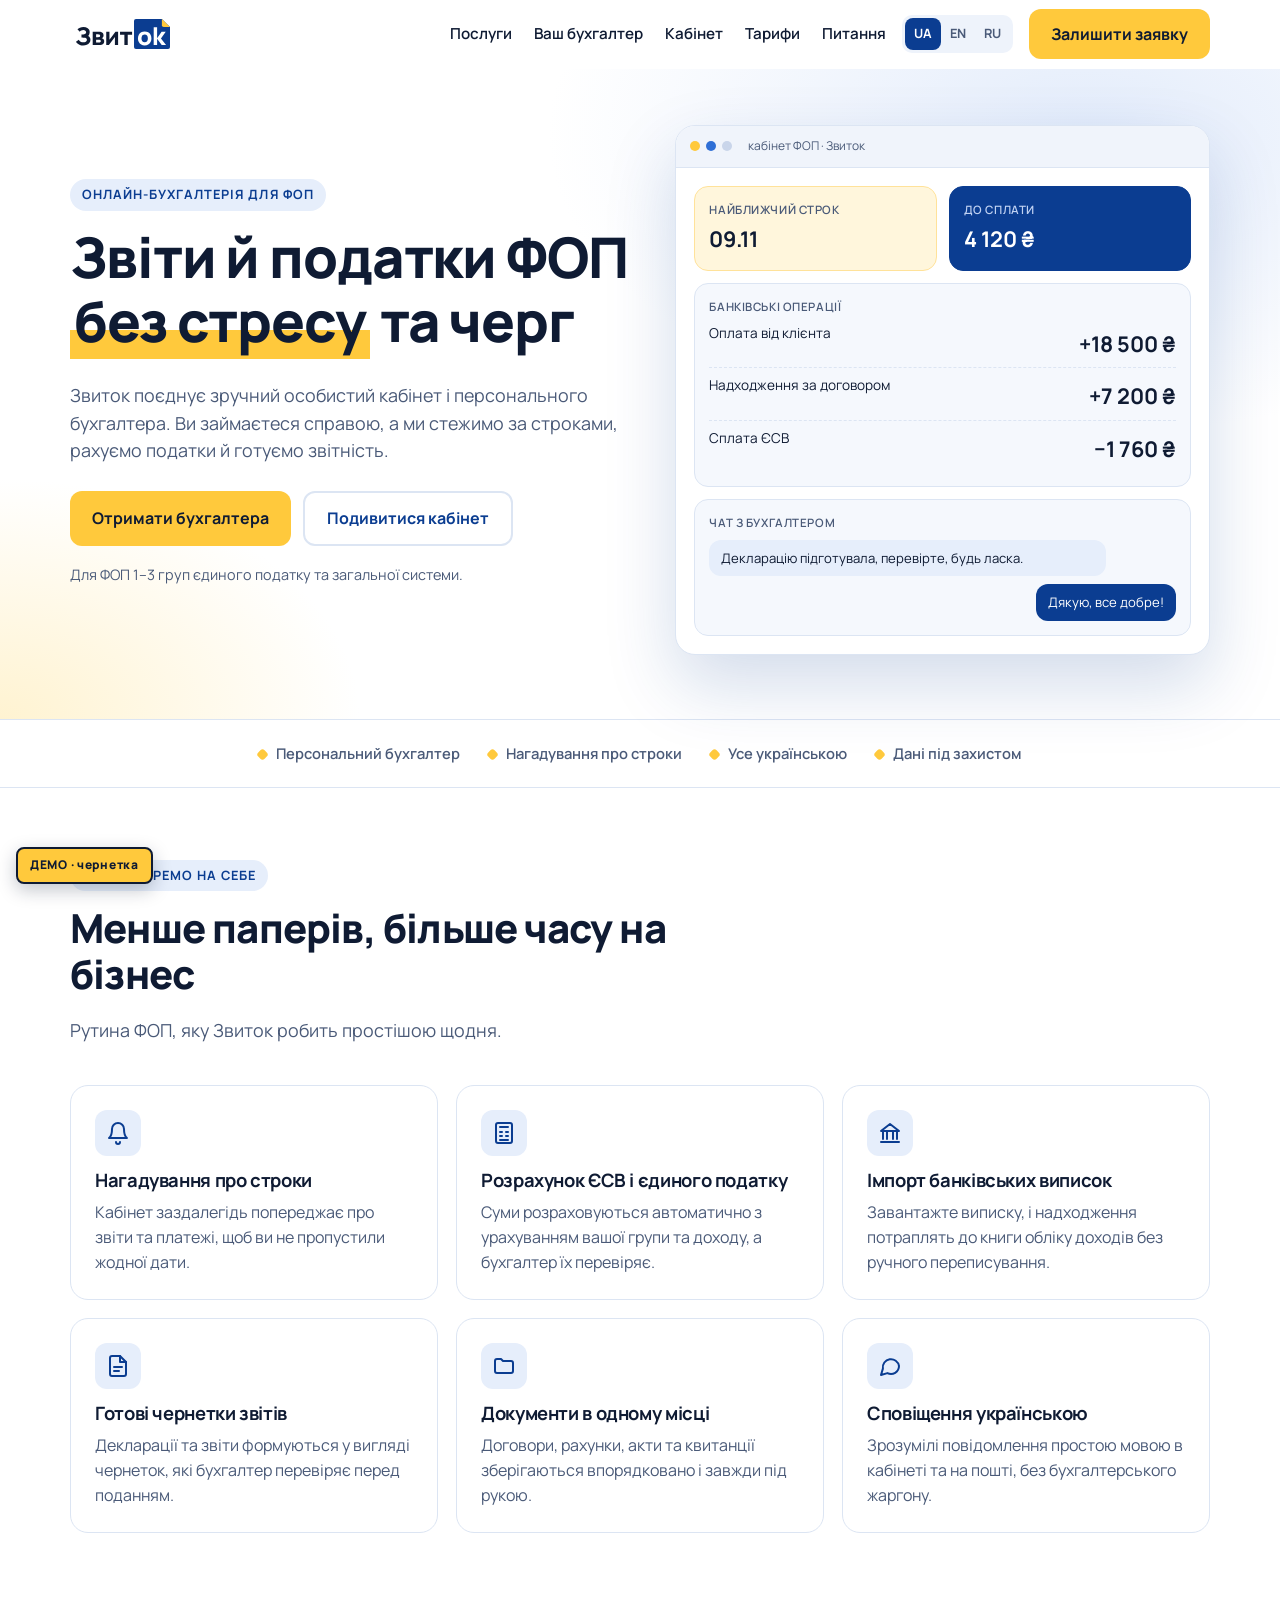
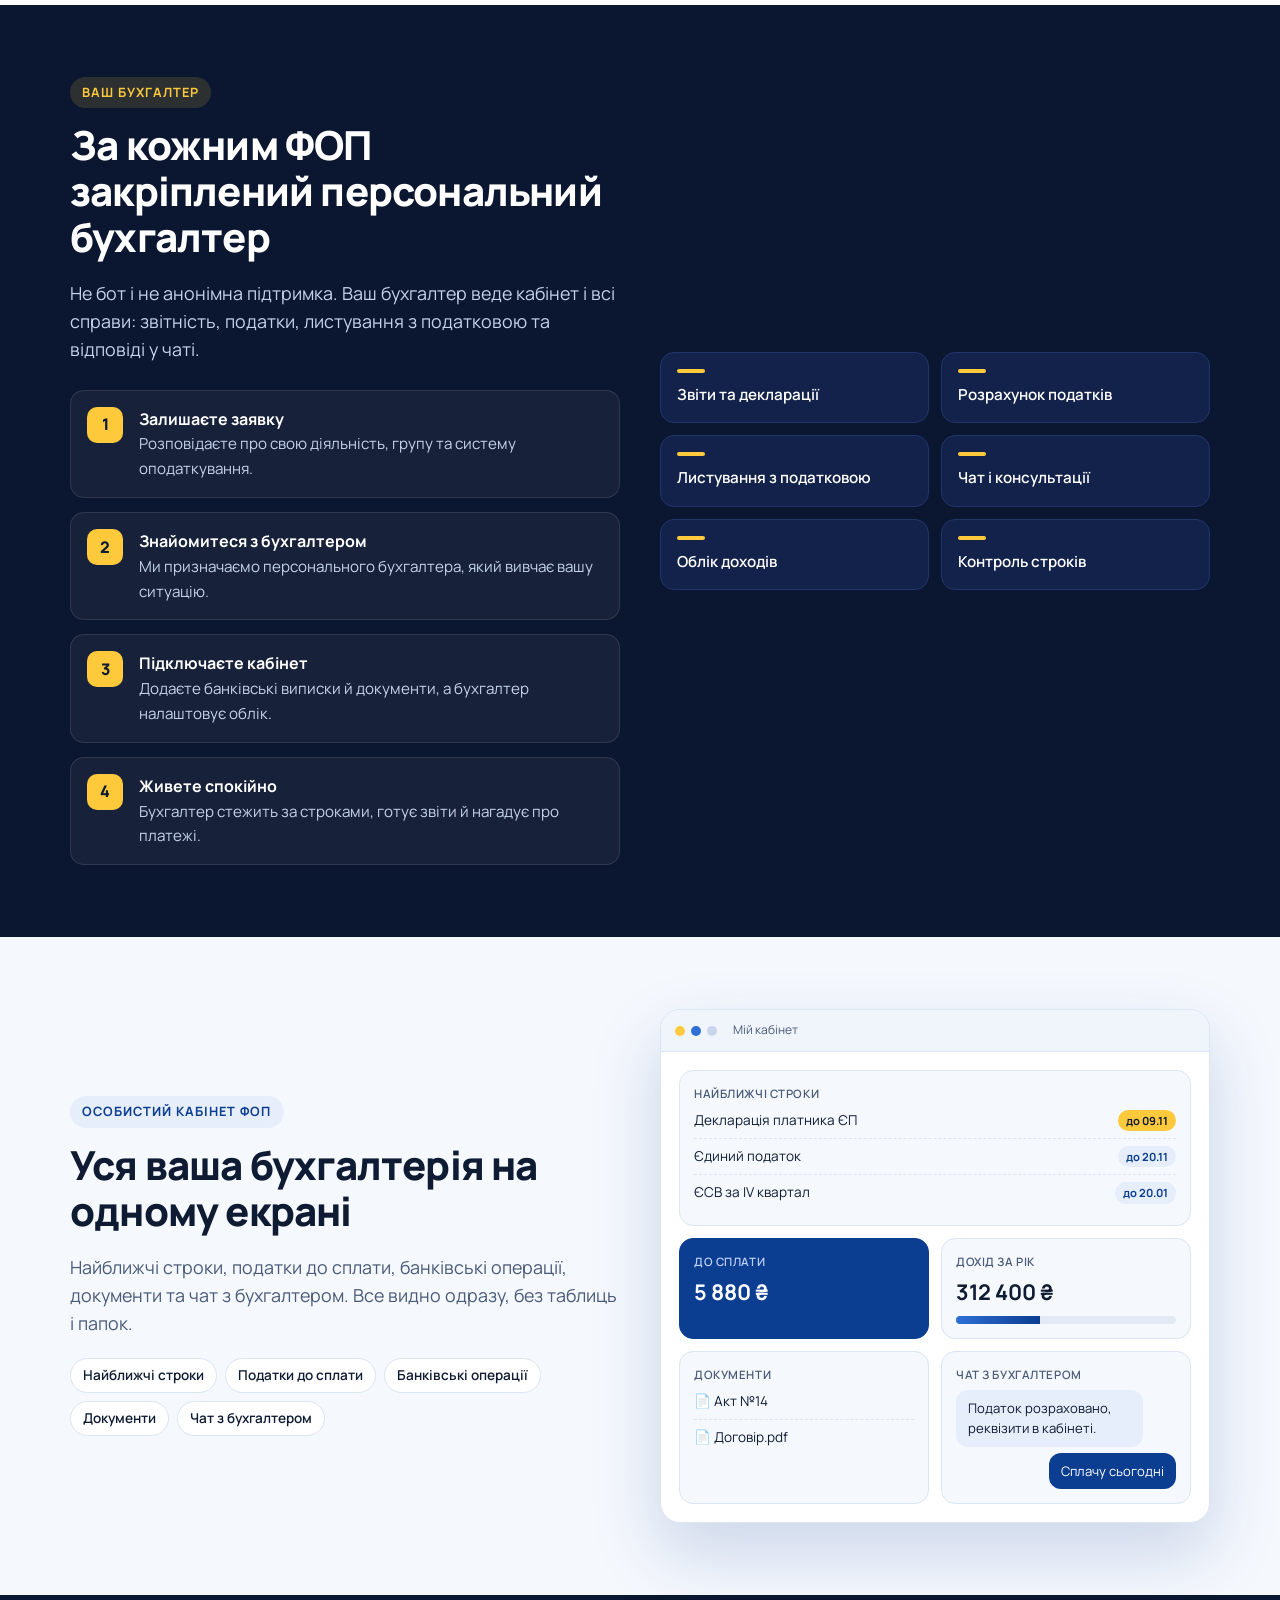
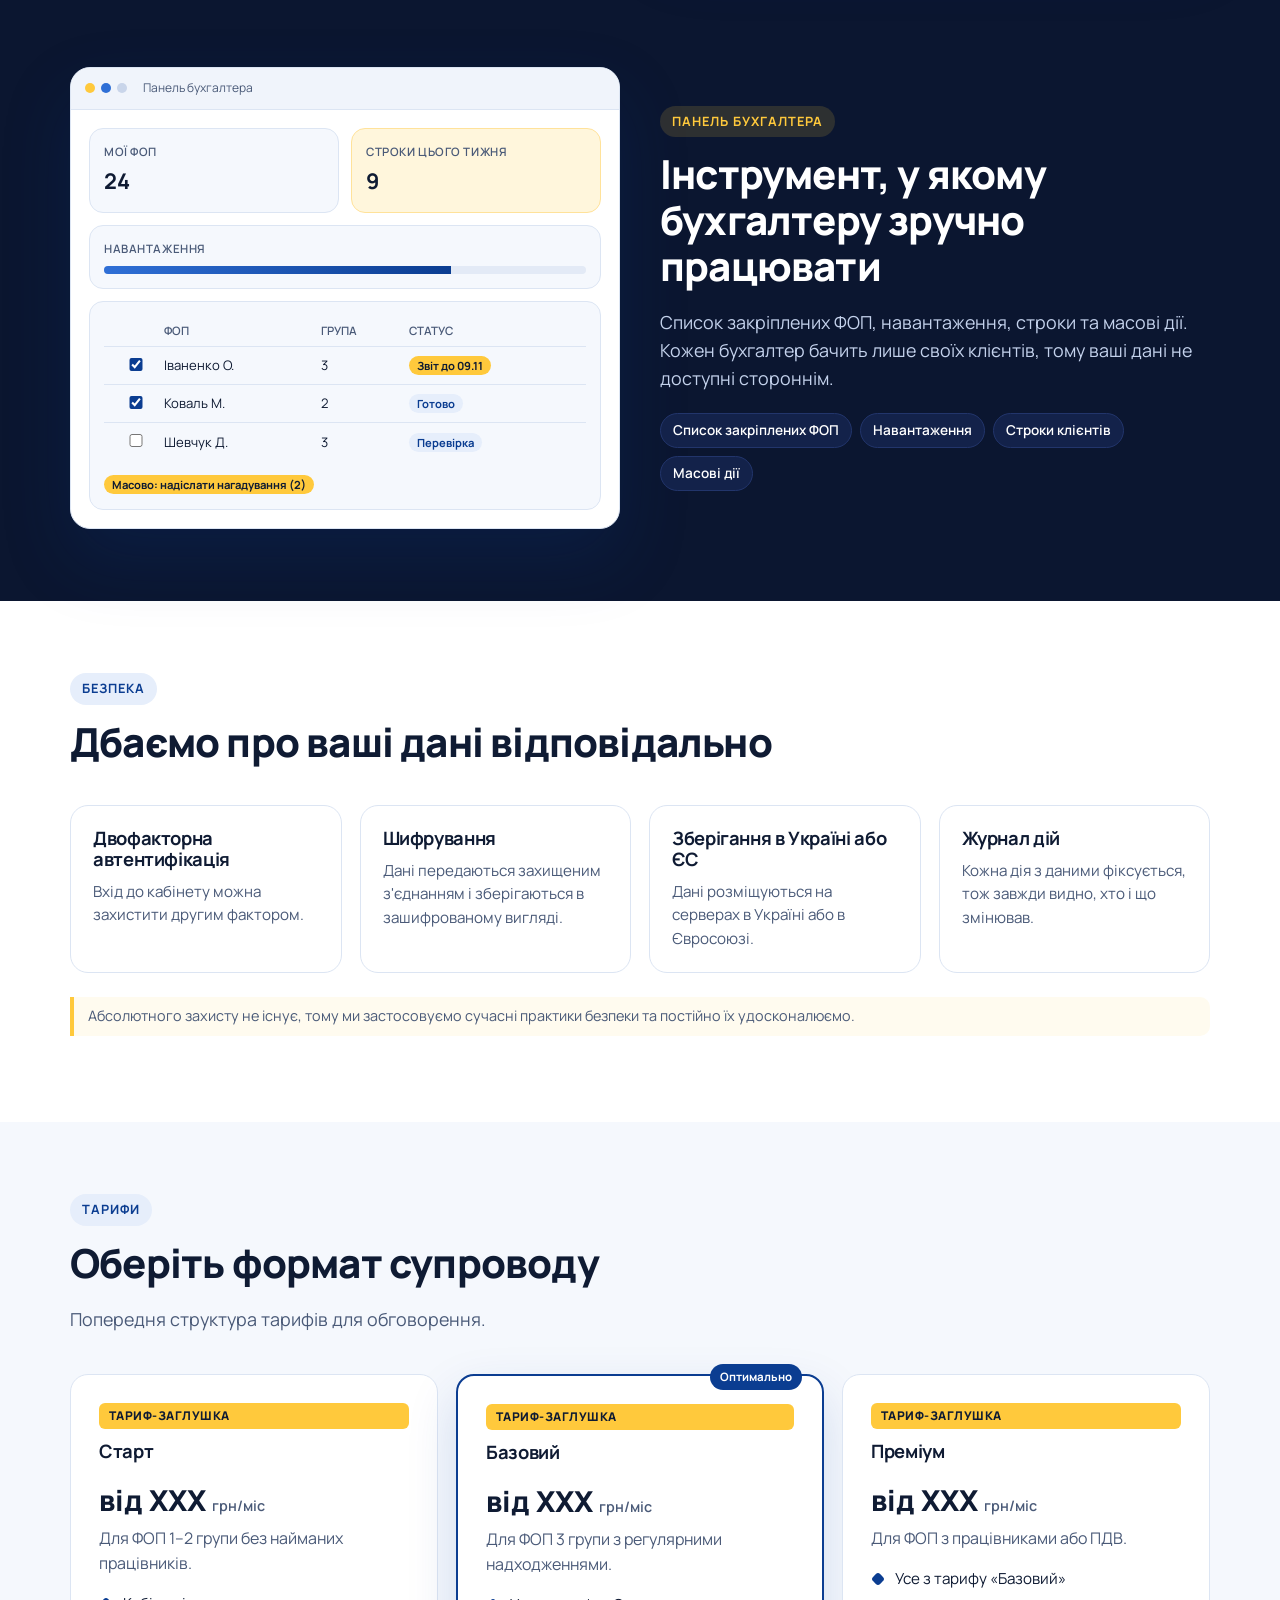
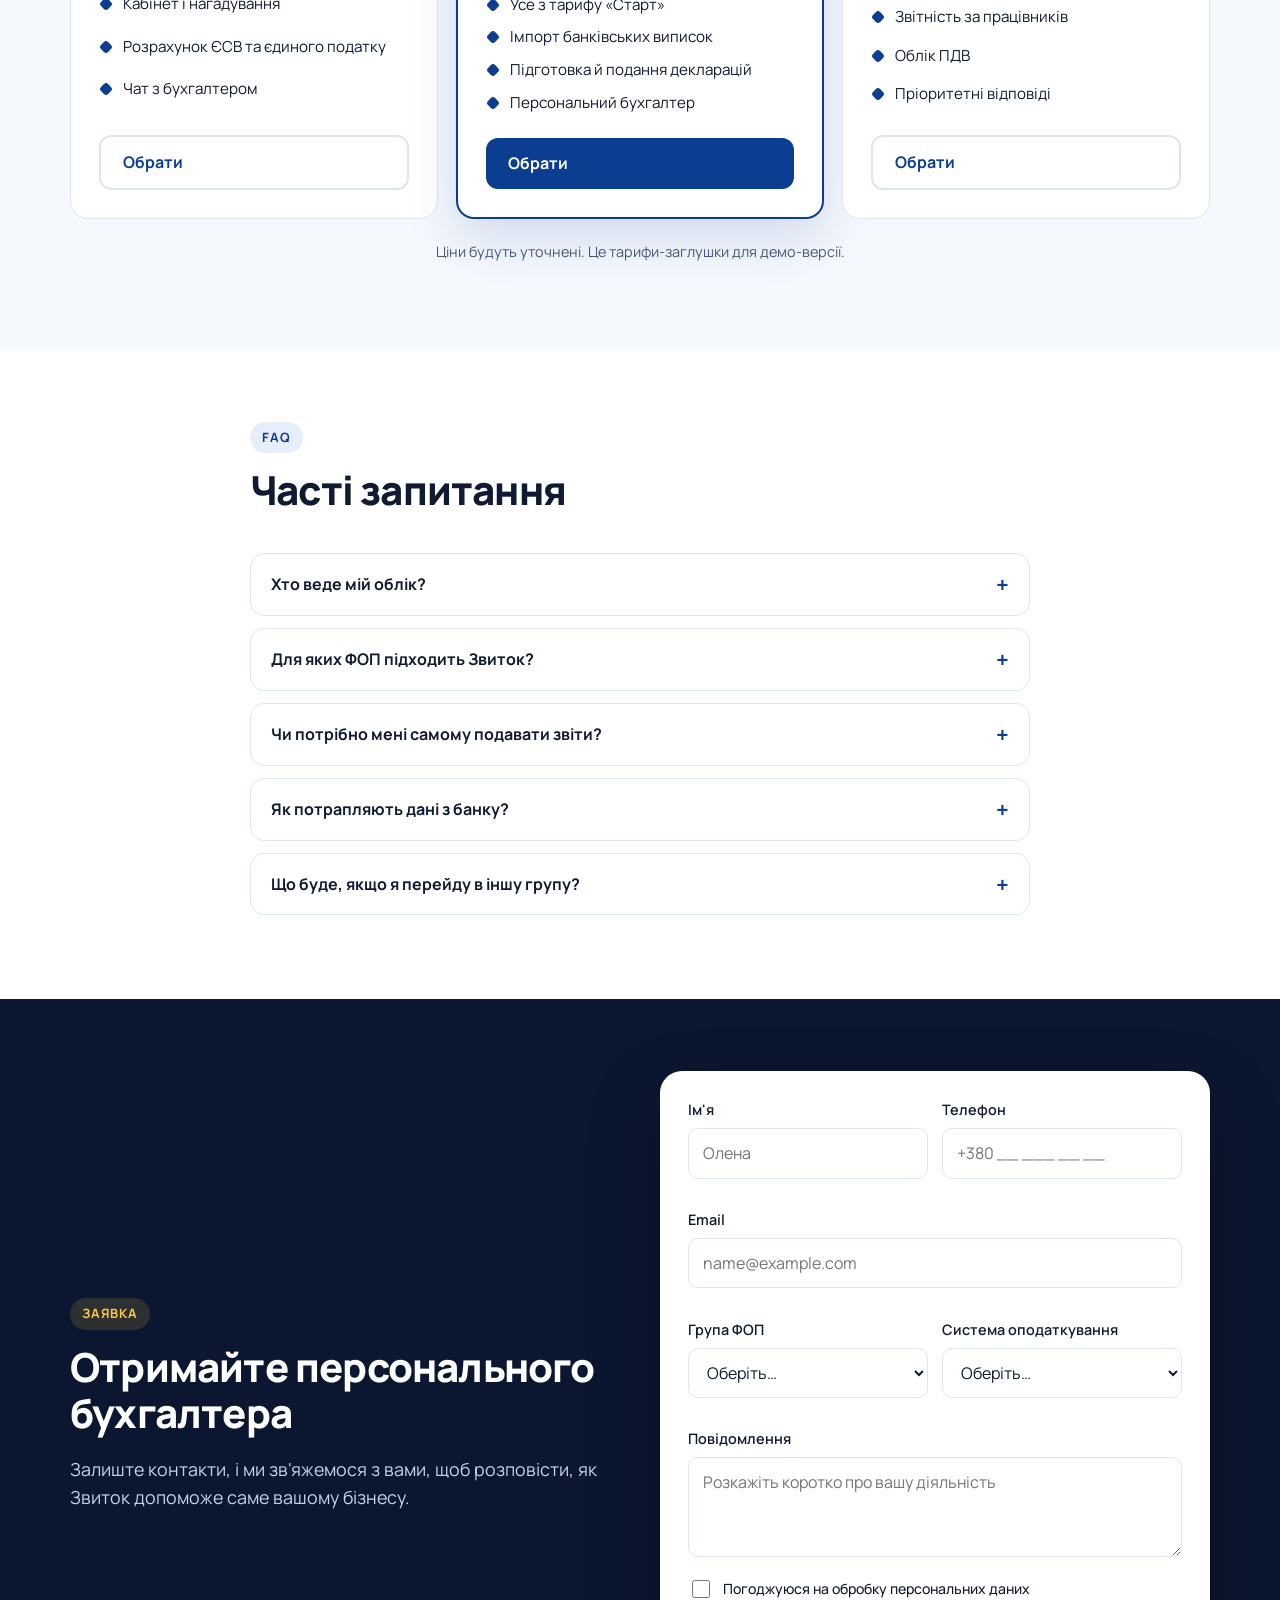
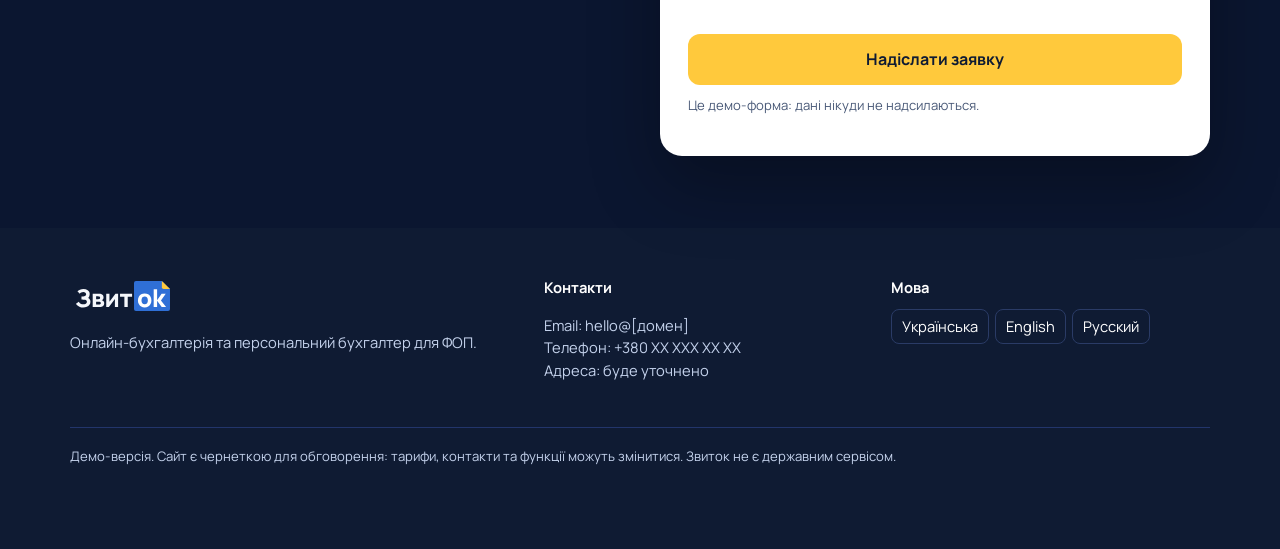
==== index.html @ 63f07827 "Zvitok landing draft" ====
<!doctype html>
<html lang="uk">
<head>
<meta charset="utf-8"><meta name="viewport" content="width=device-width,initial-scale=1">
<title>Звиток: бухгалтерія для ФОП (демо)</title>
<meta name="description" content="Звиток: звіти, податки і персональний бухгалтер для ФОП. Демо-версія.">
<meta name="theme-color" content="#0B3D91">
<link rel="icon" href="assets/favicon.ico" sizes="any"><link rel="icon" type="image/png" href="assets/favicon-32.png"><link rel="apple-touch-icon" href="assets/android-chrome-192.png">
<link rel="stylesheet" href="styles.css">
</head>
<body>
<a class="skip" href="#main" data-i18n="skip"></a>
<div class="ribbon" data-i18n="ribbon"></div>
<header id="top">
 <div class="wrap hbar">
  <a class="logo" href="#top" aria-label="Звиток"><img src="assets/zvitok_B_horizontal_light.svg" alt="Звиток" width="105" height="40"></a>
  <nav class="main" aria-label="main">
   <a href="#services" data-i18n="nav1"></a><a href="#accountant" data-i18n="nav2"></a><a href="#cabinet" data-i18n="nav3"></a><a href="#pricing" data-i18n="nav4"></a><a href="#faq" data-i18n="nav5"></a>
  </nav>
  <div class="langs" role="group" aria-label="Language"><button data-lang="uk">UA</button><button data-lang="en">EN</button><button data-lang="ru">RU</button></div>
  <a class="btn btn-y hcta" href="#apply" data-i18n="cta"></a>
  <button class="burger" aria-expanded="false" aria-controls="mnav" data-i18n-aria="menu">☰</button>
 </div>
 <nav class="mnav" id="mnav"><a href="#services" data-i18n="nav1"></a><a href="#accountant" data-i18n="nav2"></a><a href="#cabinet" data-i18n="nav3"></a><a href="#pricing" data-i18n="nav4"></a><a href="#faq" data-i18n="nav5"></a><a class="btn btn-y" href="#apply" data-i18n="cta" style="margin-top:8px;justify-content:center"></a></nav>
</header>
<main id="main">
<section class="hero"><div class="wrap hgrid">
 <div class="rv">
  <span class="eyebrow" data-i18n="h_eb"></span>
  <h1 data-i18n-html="h_title"></h1>
  <p class="lead" data-i18n="h_lead"></p>
  <div class="hbtns"><a class="btn btn-y" href="#apply" data-i18n="cta2"></a><a class="btn btn-o" href="#cabinet" data-i18n="h_btn2"></a></div>
  <p class="hnote" data-i18n="h_note"></p>
 </div>
 <div class="mock float rv" aria-hidden="true">
  <div class="mbar"><i></i><i></i><i></i><span data-i18n="m_url"></span></div>
  <div class="mbody">
   <div class="mrow"><div class="card y"><small data-i18n="m_next"></small><b data-i18n="m_next_v"></b></div><div class="card bl"><small data-i18n="m_tax"></small><b>4 120 ₴</b></div></div>
   <div class="card"><small data-i18n="m_bank"></small>
    <div class="li"><span data-i18n="m_t1"></span><b>+18 500 ₴</b></div><div class="li"><span data-i18n="m_t2"></span><b>+7 200 ₴</b></div><div class="li"><span data-i18n="m_t3"></span><b>−1 760 ₴</b></div></div>
   <div class="card"><small data-i18n="m_chat"></small><div style="display:grid;gap:8px;margin-top:8px"><div class="bubble a" data-i18n="m_c1"></div><div class="bubble u" data-i18n="m_c2"></div></div></div>
  </div>
 </div>
</div></section>
<div class="trust"><div class="wrap tgrid"><span data-i18n="t1"></span><span data-i18n="t2"></span><span data-i18n="t3"></span><span data-i18n="t4"></span></div></div>

<section id="services"><div class="wrap">
 <div class="shead rv"><span class="eyebrow" data-i18n="s_eb"></span><h2 data-i18n="s_title"></h2><p class="lead" data-i18n="s_lead"></p></div>
 <div class="g3">
  <div class="feat rv"><div class="ico"><svg viewBox="0 0 24 24"><path d="M6 8a6 6 0 0 1 12 0c0 7 3 9 3 9H3s3-2 3-9"/><path d="M10 21a2 2 0 0 0 4 0"/></svg></div><h3 data-i18n="f1t"></h3><p data-i18n="f1"></p></div>
  <div class="feat rv"><div class="ico"><svg viewBox="0 0 24 24"><rect x="4" y="2" width="16" height="20" rx="2"/><path d="M8 6h8M8 11h2M14 11h2M8 15h2M14 15h2M8 19h8"/></svg></div><h3 data-i18n="f2t"></h3><p data-i18n="f2"></p></div>
  <div class="feat rv"><div class="ico"><svg viewBox="0 0 24 24"><path d="M3 10h18L12 3zM5 10v8M9 10v8M15 10v8M19 10v8M3 21h18"/></svg></div><h3 data-i18n="f3t"></h3><p data-i18n="f3"></p></div>
  <div class="feat rv"><div class="ico"><svg viewBox="0 0 24 24"><path d="M14 2H6a2 2 0 0 0-2 2v16a2 2 0 0 0 2 2h12a2 2 0 0 0 2-2V8z"/><path d="M14 2v6h6M8 13h8M8 17h5"/></svg></div><h3 data-i18n="f4t"></h3><p data-i18n="f4"></p></div>
  <div class="feat rv"><div class="ico"><svg viewBox="0 0 24 24"><path d="M3 7a2 2 0 0 1 2-2h4l2 2h8a2 2 0 0 1 2 2v8a2 2 0 0 1-2 2H5a2 2 0 0 1-2-2z"/></svg></div><h3 data-i18n="f5t"></h3><p data-i18n="f5"></p></div>
  <div class="feat rv"><div class="ico"><svg viewBox="0 0 24 24"><path d="M21 12a8 8 0 0 1-11.6 7.1L3 21l1.9-6.4A8 8 0 1 1 21 12z"/></svg></div><h3 data-i18n="f6t"></h3><p data-i18n="f6"></p></div>
 </div>
</div></section>

<section id="accountant" class="dark"><div class="wrap split">
 <div class="rv"><span class="eyebrow" data-i18n="a_eb"></span><h2 data-i18n="a_title"></h2><p class="lead" data-i18n="a_lead"></p>
  <ol class="steps"><li><div><b data-i18n="st1t"></b><span data-i18n="st1"></span></div></li><li><div><b data-i18n="st2t"></b><span data-i18n="st2"></span></div></li><li><div><b data-i18n="st3t"></b><span data-i18n="st3"></span></div></li><li><div><b data-i18n="st4t"></b><span data-i18n="st4"></span></div></li></ol></div>
 <div class="duties rv"><div class="duty"><i></i><span data-i18n="d1"></span></div><div class="duty"><i></i><span data-i18n="d2"></span></div><div class="duty"><i></i><span data-i18n="d3"></span></div><div class="duty"><i></i><span data-i18n="d4"></span></div><div class="duty"><i></i><span data-i18n="d5"></span></div><div class="duty"><i></i><span data-i18n="d6"></span></div></div>
</div></section>

<section id="cabinet" class="alt"><div class="wrap split">
 <div class="rv"><span class="eyebrow" data-i18n="c_eb"></span><h2 data-i18n="c_title"></h2><p class="lead" data-i18n="c_lead"></p>
  <div class="chips"><span data-i18n="ch1"></span><span data-i18n="ch2"></span><span data-i18n="ch3"></span><span data-i18n="ch4"></span><span data-i18n="ch5"></span></div></div>
 <div class="mock rv" aria-hidden="true"><div class="mbar"><i></i><i></i><i></i><span data-i18n="c_url"></span></div><div class="mbody">
  <div class="card"><small data-i18n="c_dl"></small>
   <div class="li"><span data-i18n="c_d1"></span><span class="tag y" data-i18n="c_d1v"></span></div>
   <div class="li"><span data-i18n="c_d2"></span><span class="tag" data-i18n="c_d2v"></span></div>
   <div class="li"><span data-i18n="c_d3"></span><span class="tag" data-i18n="c_d3v"></span></div></div>
  <div class="mrow"><div class="card bl"><small data-i18n="c_pay"></small><b>5 880 ₴</b></div><div class="card"><small data-i18n="c_inc"></small><b>312 400 ₴</b><div class="bar" style="margin-top:8px"><i style="width:38%"></i></div></div></div>
  <div class="mrow"><div class="card"><small data-i18n="c_docs"></small><div class="li"><span>📄 <span data-i18n="c_doc1"></span></span></div><div class="li"><span>📄 <span data-i18n="c_doc2"></span></span></div></div>
   <div class="card"><small data-i18n="m_chat"></small><div style="display:grid;gap:6px;margin-top:6px"><div class="bubble a" data-i18n="c_c1"></div><div class="bubble u" data-i18n="c_c2"></div></div></div></div>
 </div></div>
</div></section>

<section id="panel" class="dark"><div class="wrap split">
 <div class="mock rv" aria-hidden="true"><div class="mbar"><i></i><i></i><i></i><span data-i18n="p_url"></span></div><div class="mbody">
  <div class="mrow"><div class="card"><small data-i18n="p_fops"></small><b>24</b></div><div class="card y"><small data-i18n="p_week"></small><b>9</b></div></div>
  <div class="card"><small data-i18n="p_load"></small><div class="bar" style="margin-top:8px"><i style="width:72%"></i></div></div>
  <div class="card scroll-x"><table class="tbl"><thead><tr><th></th><th data-i18n="p_th1"></th><th data-i18n="p_th2"></th><th data-i18n="p_th3"></th></tr></thead><tbody>
   <tr><td><input type="checkbox" checked tabindex="-1"></td><td data-i18n="p_r1"></td><td>3</td><td><span class="tag y" data-i18n="p_s1"></span></td></tr>
   <tr><td><input type="checkbox" checked tabindex="-1"></td><td data-i18n="p_r2"></td><td>2</td><td><span class="tag" data-i18n="p_s2"></span></td></tr>
   <tr><td><input type="checkbox" tabindex="-1"></td><td data-i18n="p_r3"></td><td>3</td><td><span class="tag" data-i18n="p_s3"></span></td></tr></tbody></table>
   <div style="margin-top:10px"><span class="tag y" data-i18n="p_bulk"></span></div></div>
 </div></div>
 <div class="rv"><span class="eyebrow" data-i18n="p_eb"></span><h2 data-i18n="p_title"></h2><p class="lead" data-i18n="p_lead"></p>
  <div class="chips"><span data-i18n="pc1"></span><span data-i18n="pc2"></span><span data-i18n="pc3"></span><span data-i18n="pc4"></span></div></div>
</div></section>

<section id="security"><div class="wrap">
 <div class="shead rv"><span class="eyebrow" data-i18n="x_eb"></span><h2 data-i18n="x_title"></h2></div>
 <div class="g3" style="grid-template-columns:repeat(auto-fit,minmax(230px,1fr))">
  <div class="sec rv"><h3 data-i18n="x1t"></h3><p data-i18n="x1"></p></div><div class="sec rv"><h3 data-i18n="x2t"></h3><p data-i18n="x2"></p></div><div class="sec rv"><h3 data-i18n="x3t"></h3><p data-i18n="x3"></p></div><div class="sec rv"><h3 data-i18n="x4t"></h3><p data-i18n="x4"></p></div>
 </div>
 <p class="honest rv" data-i18n="x_note"></p>
</div></section>

<section id="pricing" class="alt"><div class="wrap">
 <div class="shead rv"><span class="eyebrow" data-i18n="pr_eb"></span><h2 data-i18n="pr_title"></h2><p class="lead" data-i18n="pr_lead"></p></div>
 <div class="g3">
  <div class="plan rv"><span class="ph" data-i18n="ph"></span><h3 data-i18n="pl1"></h3><div class="price" data-i18n-html="price"></div><p data-i18n="pl1d" style="color:var(--muted);margin:0"></p><ul><li data-i18n="pl1a"></li><li data-i18n="pl1b"></li><li data-i18n="pl1c"></li></ul><a class="btn btn-o" href="#apply" data-i18n="choose"></a></div>
  <div class="plan pop rv"><span class="badge" data-i18n="popular"></span><span class="ph" data-i18n="ph"></span><h3 data-i18n="pl2"></h3><div class="price" data-i18n-html="price"></div><p data-i18n="pl2d" style="color:var(--muted);margin:0"></p><ul><li data-i18n="pl2a"></li><li data-i18n="pl2b"></li><li data-i18n="pl2c"></li><li data-i18n="pl2e"></li></ul><a class="btn btn-b" href="#apply" data-i18n="choose"></a></div>
  <div class="plan rv"><span class="ph" data-i18n="ph"></span><h3 data-i18n="pl3"></h3><div class="price" data-i18n-html="price"></div><p data-i18n="pl3d" style="color:var(--muted);margin:0"></p><ul><li data-i18n="pl3a"></li><li data-i18n="pl3b"></li><li data-i18n="pl3c"></li><li data-i18n="pl3e"></li></ul><a class="btn btn-o" href="#apply" data-i18n="choose"></a></div>
 </div>
 <p class="pnote" data-i18n="pr_note"></p>
</div></section>

<section id="faq"><div class="wrap faq">
 <div class="shead rv"><span class="eyebrow" data-i18n="q_eb"></span><h2 data-i18n="q_title"></h2></div>
 <details class="rv"><summary data-i18n="q1"></summary><p data-i18n="a1"></p></details>
 <details class="rv"><summary data-i18n="q2"></summary><p data-i18n="a2"></p></details>
 <details class="rv"><summary data-i18n="q3"></summary><p data-i18n="a3"></p></details>
 <details class="rv"><summary data-i18n="q4"></summary><p data-i18n="a4"></p></details>
 <details class="rv"><summary data-i18n="q5"></summary><p data-i18n="a5"></p></details>
</div></section>

<section id="apply" class="dark"><div class="wrap split">
 <div class="rv"><span class="eyebrow" data-i18n="fm_eb"></span><h2 data-i18n="fm_title"></h2><p class="lead" data-i18n="fm_lead"></p></div>
 <div class="fbox rv">
  <form id="form" novalidate>
   <div class="fgrid">
    <div><label for="f-name" data-i18n="l_name"></label><input id="f-name" name="name" autocomplete="name" data-i18n-ph="ph_name"><div class="err" aria-live="polite"></div></div>
    <div><label for="f-phone" data-i18n="l_phone"></label><input id="f-phone" name="phone" type="tel" autocomplete="tel" placeholder="+380 __ ___ __ __"><div class="err" aria-live="polite"></div></div>
    <div class="full"><label for="f-email">Email</label><input id="f-email" name="email" type="email" autocomplete="email" placeholder="name@example.com"><div class="err" aria-live="polite"></div></div>
    <div><label for="f-group" data-i18n="l_group"></label><select id="f-group" name="group"><option value="" data-i18n="o_sel"></option><option value="1" data-i18n="g1"></option><option value="2" data-i18n="g2"></option><option value="3" data-i18n="g3"></option><option value="4" data-i18n="g4"></option><option value="0" data-i18n="g0"></option></select><div class="err" aria-live="polite"></div></div>
    <div><label for="f-tax" data-i18n="l_tax"></label><select id="f-tax" name="tax"><option value="" data-i18n="o_sel"></option><option data-i18n="tx1"></option><option data-i18n="tx2"></option><option data-i18n="tx3"></option><option data-i18n="tx4"></option></select><div class="err" aria-live="polite"></div></div>
    <div class="full"><label for="f-msg" data-i18n="l_msg"></label><textarea id="f-msg" name="msg" rows="3" data-i18n-ph="ph_msg"></textarea></div>
    <div class="full"><label class="consent"><input type="checkbox" id="f-ok" name="ok"><span data-i18n="l_ok"></span></label><div class="err" aria-live="polite"></div></div>
    <div class="full"><button class="btn btn-y" type="submit" style="width:100%;justify-content:center" data-i18n="send"></button><p class="demo-note" data-i18n="demo"></p></div>
   </div>
  </form>
  <div class="success" id="ok" role="status" tabindex="-1"><div class="sicon"><svg viewBox="0 0 24 24"><path d="M5 12l5 5L19 7"/></svg></div><h3 data-i18n="ok_t"></h3><p data-i18n="ok_p" style="color:var(--muted)"></p><button class="btn btn-o" id="again" data-i18n="again"></button></div>
 </div>
</div></section>
</main>
<footer><div class="wrap">
 <div class="fg">
  <div><img src="assets/zvitok_B_horizontal_dark.svg" alt="Звиток" style="height:40px;width:auto;margin-bottom:14px"><p data-i18n="ft_about"></p></div>
  <div><h4 data-i18n="ft_c"></h4><p>Email: hello@[домен]<br><span data-i18n="ft_phone"></span>: +380 XX XXX XX XX<br><span data-i18n="ft_addr"></span></p></div>
  <div><h4 data-i18n="ft_l"></h4><div class="flangs"><button data-lang="uk">Українська</button><button data-lang="en">English</button><button data-lang="ru">Русский</button></div></div>
 </div>
 <p class="disc" data-i18n="disc"></p>
</div></footer>
<script src="i18n.js"></script><script src="app.js"></script>
</body></html>
---- styles.css ----
@font-face{font-family:Manrope;src:url(assets/manrope.ttf) format("truetype");font-weight:200 800;font-display:swap}
:root{--blue:#0B3D91;--yellow:#FFC93C;--navy:#0F1B33;--dark:#0B1630;--lblue:#2F6FD6;--bg:#F5F8FD;--line:#DCE5F3;--muted:#4A5A78;--r:18px}
*{box-sizing:border-box}html{scroll-behavior:smooth;scroll-padding-top:80px}
body{margin:0;font-family:Manrope,system-ui,-apple-system,"Segoe UI",Roboto,sans-serif;color:var(--navy);background:#fff;line-height:1.55;-webkit-font-smoothing:antialiased}
img{max-width:100%;display:block}a{color:var(--blue)}
.wrap{max-width:1180px;margin:0 auto;padding:0 20px}
h1,h2,h3{line-height:1.15;margin:0 0 .5em;letter-spacing:-.02em}
h1{font-size:clamp(2rem,5.2vw,3.5rem);font-weight:800}h2{font-size:clamp(1.6rem,3.4vw,2.5rem);font-weight:800}h3{font-size:1.15rem;font-weight:700}
.eyebrow{display:inline-block;font-size:.8rem;font-weight:700;letter-spacing:.08em;text-transform:uppercase;color:var(--blue);background:#E6EEFB;padding:6px 12px;border-radius:99px;margin-bottom:14px}
.dark .eyebrow{background:rgba(255,201,60,.14);color:var(--yellow)}
.lead{font-size:1.12rem;color:var(--muted);max-width:640px}.dark .lead{color:#C4D2EC}
section{padding:72px 0}.dark{background:var(--dark);color:#fff}
.btn{display:inline-flex;align-items:center;gap:8px;font:inherit;font-weight:700;border:0;border-radius:12px;padding:13px 22px;cursor:pointer;text-decoration:none;transition:transform .2s,box-shadow .2s,background .2s}
.btn-y{background:var(--yellow);color:var(--navy)}.btn-y:hover{transform:translateY(-2px);box-shadow:0 10px 24px rgba(255,201,60,.4)}
.btn-b{background:var(--blue);color:#fff}.btn-b:hover{background:var(--lblue)}
.btn-o{background:transparent;color:var(--blue);border:2px solid var(--line)}.btn-o:hover{border-color:var(--blue)}
:focus-visible{outline:3px solid var(--lblue);outline-offset:3px}
.skip{position:absolute;left:-999px}.skip:focus{left:10px;top:10px;z-index:99;background:#fff;padding:8px}
/* ribbon */
.ribbon{position:fixed;bottom:16px;left:16px;z-index:60;background:var(--yellow);color:var(--navy);font-weight:800;font-size:.75rem;letter-spacing:.06em;padding:7px 12px;border-radius:8px;box-shadow:0 6px 18px rgba(15,27,51,.25);border:2px solid var(--navy)}
/* header */
header{position:sticky;top:0;z-index:50;background:rgba(255,255,255,.9);backdrop-filter:blur(10px);border-bottom:1px solid transparent;transition:border-color .2s,box-shadow .2s}
header.scrolled{border-color:var(--line);box-shadow:0 4px 20px rgba(15,27,51,.06)}
.hbar{display:flex;align-items:center;gap:16px;height:68px}
.logo img{height:40px;width:auto}
nav.main{display:none;gap:22px;margin-left:auto}nav.main a{color:var(--navy);text-decoration:none;font-weight:600;font-size:.95rem}nav.main a:hover{color:var(--blue)}
.langs{display:flex;background:#EEF3FB;border-radius:10px;padding:3px;margin-left:auto}
.langs button{font:inherit;font-size:.8rem;font-weight:700;border:0;background:none;padding:6px 9px;border-radius:8px;cursor:pointer;color:var(--muted)}
.langs button[aria-pressed=true]{background:var(--blue);color:#fff}
.hcta{display:none}
.burger{border:0;background:#EEF3FB;border-radius:10px;width:42px;height:38px;cursor:pointer;font-size:1.2rem;color:var(--navy)}
.mnav{display:none;flex-direction:column;padding:8px 20px 18px;border-top:1px solid var(--line);background:#fff}
.mnav.open{display:flex}.mnav a{padding:10px 0;color:var(--navy);text-decoration:none;font-weight:600}
@media(min-width:1000px){nav.main{display:flex}.langs{margin-left:0}.hcta{display:inline-flex}.burger{display:none}.mnav{display:none!important}}
/* hero */
.hero{padding:56px 0 64px;background:radial-gradient(900px 500px at 85% 10%,#E3ECFB 0,transparent 60%),radial-gradient(600px 400px at 0 100%,#FFF3D1 0,transparent 60%),#fff}
.hgrid{display:grid;gap:44px;align-items:center}
@media(min-width:960px){.hgrid{grid-template-columns:1.05fr 1fr}}
.hero h1 .hl{background:linear-gradient(transparent 62%,var(--yellow) 62%);padding:0 4px}
.hbtns{display:flex;flex-wrap:wrap;gap:12px;margin:26px 0 18px}
.hnote{font-size:.9rem;color:var(--muted)}
/* mockups */
.mock{background:#fff;border-radius:20px;box-shadow:0 30px 70px rgba(11,61,145,.18);border:1px solid var(--line);overflow:hidden;color:var(--navy)}
.mbar{display:flex;gap:6px;padding:11px 14px;background:#F0F4FB;border-bottom:1px solid var(--line);align-items:center}
.mbar i{width:10px;height:10px;border-radius:50%;background:#C9D5EA}.mbar i:first-child{background:var(--yellow)}.mbar i:nth-child(2){background:var(--lblue)}
.mbar span{margin-left:10px;font-size:.75rem;color:var(--muted)}
.mbody{padding:18px;display:grid;gap:12px}
.mrow{display:grid;grid-template-columns:1fr 1fr;gap:12px}
.card{background:var(--bg);border:1px solid var(--line);border-radius:14px;padding:14px}
.card small{display:block;font-size:.72rem;color:var(--muted);font-weight:600;text-transform:uppercase;letter-spacing:.05em}
.card b{font-size:1.35rem;display:block;margin-top:4px}
.card.y{background:#FFF6DC;border-color:#FFE29A}.card.bl{background:var(--blue);color:#fff;border-color:var(--blue)}.card.bl small{color:#BFD1F2}
.li{display:flex;justify-content:space-between;gap:10px;font-size:.85rem;padding:7px 0;border-bottom:1px dashed var(--line)}.li:last-child{border:0}
.tag{font-size:.7rem;font-weight:700;padding:2px 8px;border-radius:99px;background:#E6EEFB;color:var(--blue);white-space:nowrap}.tag.y{background:var(--yellow);color:var(--navy)}
.bubble{font-size:.82rem;padding:8px 12px;border-radius:12px;max-width:85%}.bubble.a{background:#E6EEFB}.bubble.u{background:var(--blue);color:#fff;margin-left:auto}
.bar{height:8px;border-radius:9px;background:#E3EAF6;overflow:hidden}.bar i{display:block;height:100%;background:linear-gradient(90deg,var(--lblue),var(--blue))}
.float{animation:fl 6s ease-in-out infinite}@keyframes fl{50%{transform:translateY(-8px)}}
/* trust */
.trust{padding:22px 0;border-block:1px solid var(--line);background:#fff}
.tgrid{display:flex;flex-wrap:wrap;gap:12px 28px;justify-content:center;font-weight:600;font-size:.92rem;color:var(--muted)}
.tgrid span::before{content:"";display:inline-block;width:9px;height:9px;border-radius:3px;background:var(--yellow);margin-right:9px;transform:rotate(45deg)}
/* grids */
.shead{max-width:720px;margin-bottom:40px}
.g3{display:grid;gap:18px}@media(min-width:640px){.g3{grid-template-columns:1fr 1fr}}@media(min-width:960px){.g3{grid-template-columns:repeat(3,1fr)}}
.feat{background:#fff;border:1px solid var(--line);border-radius:var(--r);padding:24px;transition:transform .25s,box-shadow .25s}
.feat:hover{transform:translateY(-4px);box-shadow:0 18px 40px rgba(11,61,145,.1)}
.feat p{color:var(--muted);margin:0}
.ico{width:46px;height:46px;border-radius:12px;background:#E6EEFB;display:grid;place-items:center;margin-bottom:14px}
.ico svg{width:24px;height:24px;stroke:var(--blue);fill:none;stroke-width:2;stroke-linecap:round;stroke-linejoin:round}
.alt{background:var(--bg)}
/* accountant */
.split{display:grid;gap:40px;align-items:center}@media(min-width:960px){.split{grid-template-columns:1fr 1fr}}
.steps{list-style:none;padding:0;margin:26px 0 0;display:grid;gap:14px;counter-reset:s}
.steps li{display:flex;gap:16px;background:rgba(255,255,255,.05);border:1px solid rgba(255,255,255,.1);border-radius:14px;padding:16px}
.steps li::before{counter-increment:s;content:counter(s);flex:none;width:36px;height:36px;border-radius:10px;background:var(--yellow);color:var(--navy);font-weight:800;display:grid;place-items:center}
.steps b{display:block}.steps span{color:#C4D2EC;font-size:.95rem}
.duties{display:grid;gap:12px;grid-template-columns:1fr 1fr}
.duty{background:#13224A;border:1px solid #22356B;border-radius:14px;padding:16px;font-weight:600;font-size:.95rem}
.duty i{display:block;width:28px;height:4px;border-radius:4px;background:var(--yellow);margin-bottom:10px}
/* showcase */
.chips{display:flex;flex-wrap:wrap;gap:8px;margin-top:20px}.chips span{background:#fff;border:1px solid var(--line);border-radius:99px;padding:6px 12px;font-size:.85rem;font-weight:600}
.dark .chips span{background:#13224A;border-color:#22356B;color:#fff}
.tbl{width:100%;border-collapse:collapse;font-size:.82rem}.tbl th{text-align:left;color:var(--muted);font-weight:600;font-size:.72rem;text-transform:uppercase;padding:6px 4px}.tbl td{padding:8px 4px;border-top:1px solid var(--line)}
.tbl input{accent-color:var(--blue)}
.scroll-x{overflow-x:auto}
/* security */
.sec{background:#fff;border:1px solid var(--line);border-radius:var(--r);padding:22px}
.sec p{color:var(--muted);margin:0;font-size:.95rem}
.honest{margin-top:24px;font-size:.9rem;color:var(--muted);border-left:4px solid var(--yellow);padding:8px 14px;background:#FFFBEF;border-radius:0 10px 10px 0}
/* pricing */
.ph{display:inline-block;background:var(--yellow);color:var(--navy);font-weight:800;font-size:.75rem;padding:4px 10px;border-radius:6px;margin-bottom:12px;letter-spacing:.04em}
.plan{background:#fff;border:1px solid var(--line);border-radius:var(--r);padding:28px;display:flex;flex-direction:column;position:relative}
.plan.pop{border:2px solid var(--blue);box-shadow:0 20px 50px rgba(11,61,145,.15)}
.plan .badge{position:absolute;top:-12px;right:20px;background:var(--blue);color:#fff;font-size:.72rem;font-weight:700;padding:4px 10px;border-radius:99px}
.price{font-size:1.8rem;font-weight:800;margin:6px 0 4px}.price small{font-size:.9rem;color:var(--muted);font-weight:600}
.plan ul{list-style:none;padding:0;margin:16px 0 24px;display:grid;gap:9px;flex:1}
.plan li{padding-left:24px;position:relative;font-size:.95rem}.plan li::before{content:"";position:absolute;left:2px;top:7px;width:10px;height:10px;border-radius:3px;background:var(--blue);transform:rotate(45deg)}
.pnote{text-align:center;margin-top:22px;color:var(--muted);font-size:.9rem}
/* faq */
.faq{max-width:820px}
details{background:#fff;border:1px solid var(--line);border-radius:14px;margin-bottom:12px;padding:0 20px}
summary{cursor:pointer;font-weight:700;padding:18px 30px 18px 0;list-style:none;position:relative}summary::-webkit-details-marker{display:none}
summary::after{content:"+";position:absolute;right:0;top:14px;font-size:1.4rem;color:var(--blue);transition:transform .2s}details[open] summary::after{transform:rotate(45deg)}
details p{margin:0 0 18px;color:var(--muted)}
/* form */
.fbox{background:#fff;color:var(--navy);border-radius:22px;padding:28px;box-shadow:0 30px 70px rgba(0,0,0,.3)}
.fgrid{display:grid;gap:14px}@media(min-width:640px){.fgrid{grid-template-columns:1fr 1fr}.full{grid-column:1/-1}}
label{font-weight:600;font-size:.9rem;display:block;margin-bottom:6px}
input,select,textarea{width:100%;font:inherit;padding:12px 14px;border:1.5px solid var(--line);border-radius:10px;background:#fff;color:var(--navy)}
input:focus,select:focus,textarea:focus{border-color:var(--lblue);outline:none;box-shadow:0 0 0 3px rgba(47,111,214,.2)}
.err{color:#8A4B00;font-size:.8rem;font-weight:600;margin-top:4px;min-height:1em}
.invalid{border-color:#D99500!important;background:#FFFBEF}
.consent{display:flex;gap:10px;align-items:flex-start;font-weight:500;font-size:.88rem}.consent input{width:18px;height:18px;margin-top:2px;flex:none;accent-color:var(--blue)}
.demo-note{font-size:.82rem;color:var(--muted);margin-top:10px}
.success{display:none;text-align:center;padding:30px 10px}.success.show{display:block;animation:pop .4s ease}
.success .sicon{width:72px;height:72px;margin:0 auto 16px;border-radius:50%;background:var(--yellow);display:grid;place-items:center}
.success .sicon svg{width:34px;stroke:var(--blue);stroke-width:3.5;fill:none;stroke-linecap:round;stroke-linejoin:round}
@keyframes pop{from{opacity:0;transform:scale(.95)}}
/* footer */
footer{background:var(--navy);color:#C4D2EC;padding:48px 0 70px;font-size:.92rem}
.fg{display:grid;gap:28px}@media(min-width:800px){.fg{grid-template-columns:1.4fr 1fr 1fr}}
footer a{color:#fff}footer h4{color:#fff;margin:0 0 10px}
.flangs button{font:inherit;background:none;border:1px solid #2A3B66;color:#fff;border-radius:8px;padding:5px 10px;margin-right:6px;cursor:pointer}
.disc{border-top:1px solid #22356B;margin-top:30px;padding-top:18px;font-size:.82rem}
/* reveal */
.rv{opacity:0;transform:translateY(18px);transition:opacity .6s ease,transform .6s ease}.rv.in{opacity:1;transform:none}
@media(prefers-reduced-motion:reduce){*{animation:none!important;transition:none!important}html{scroll-behavior:auto}.rv{opacity:1;transform:none}}
.shot .float{animation:none}
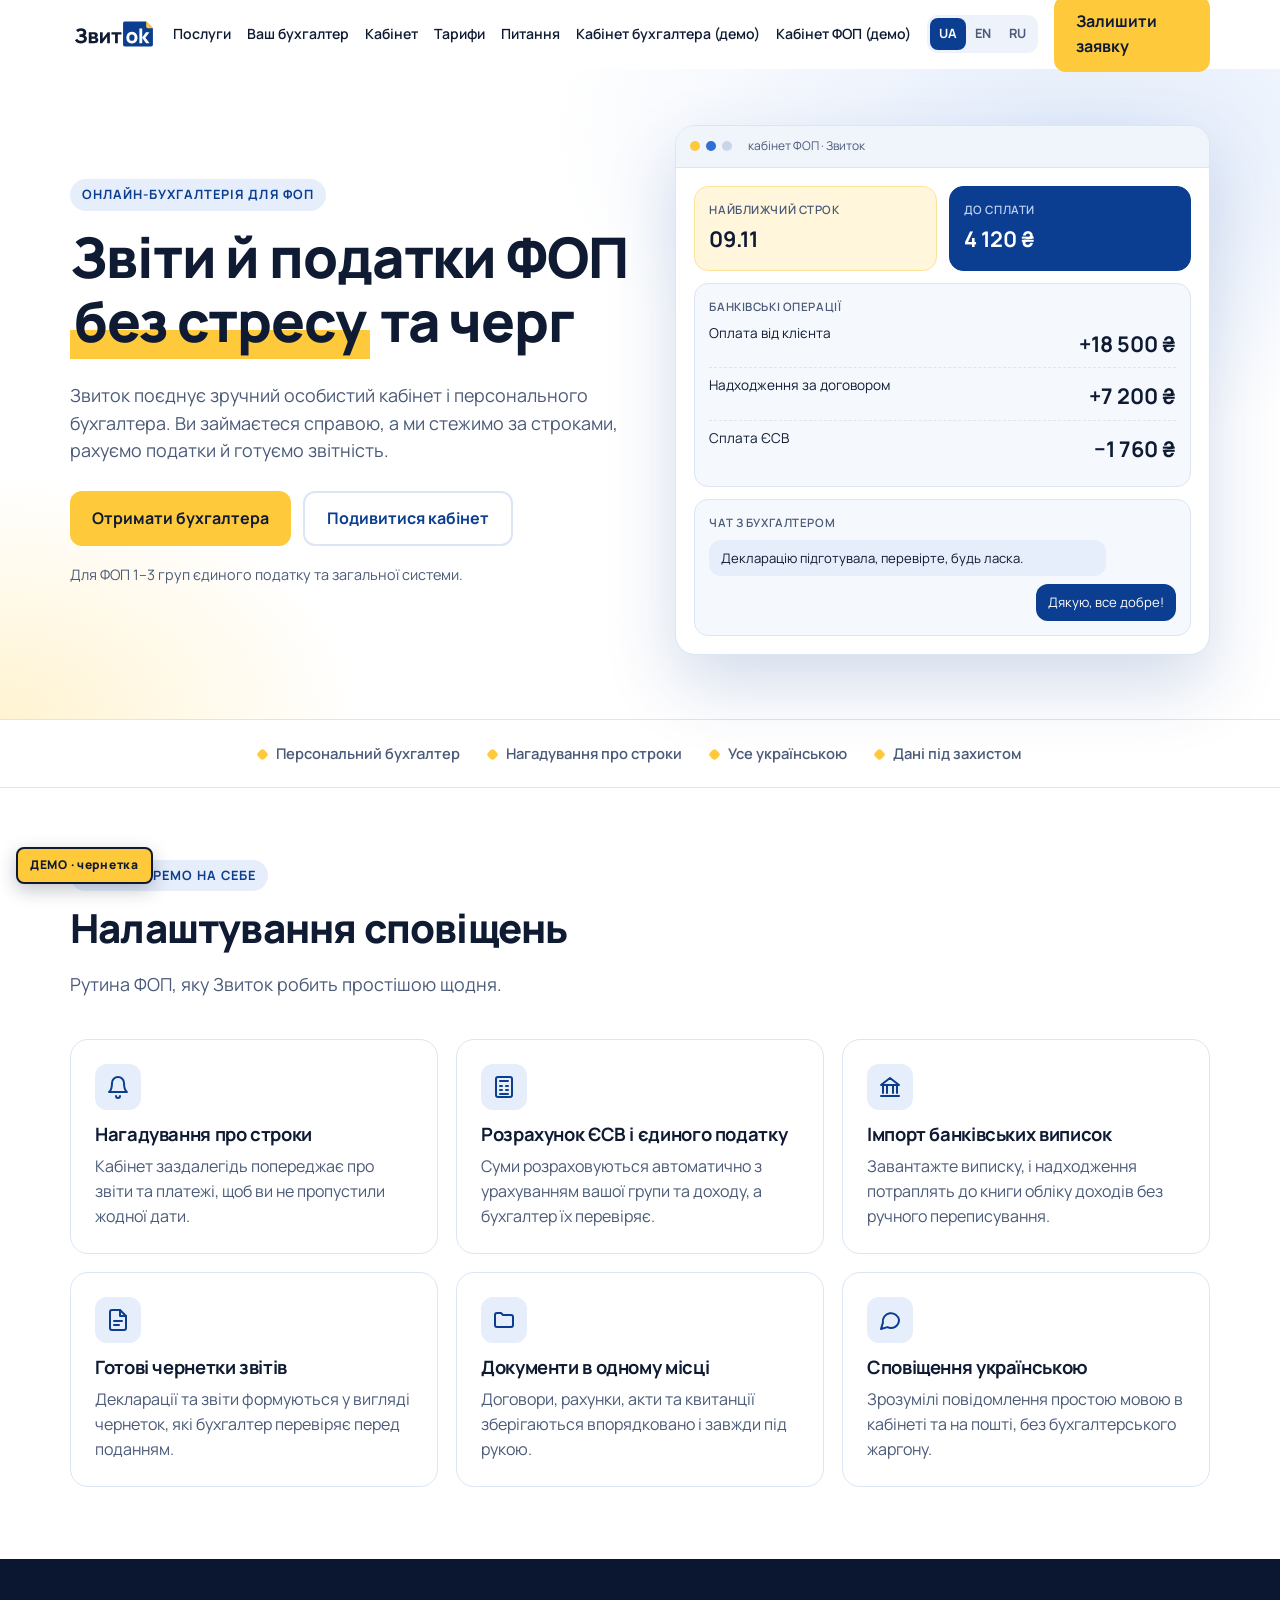
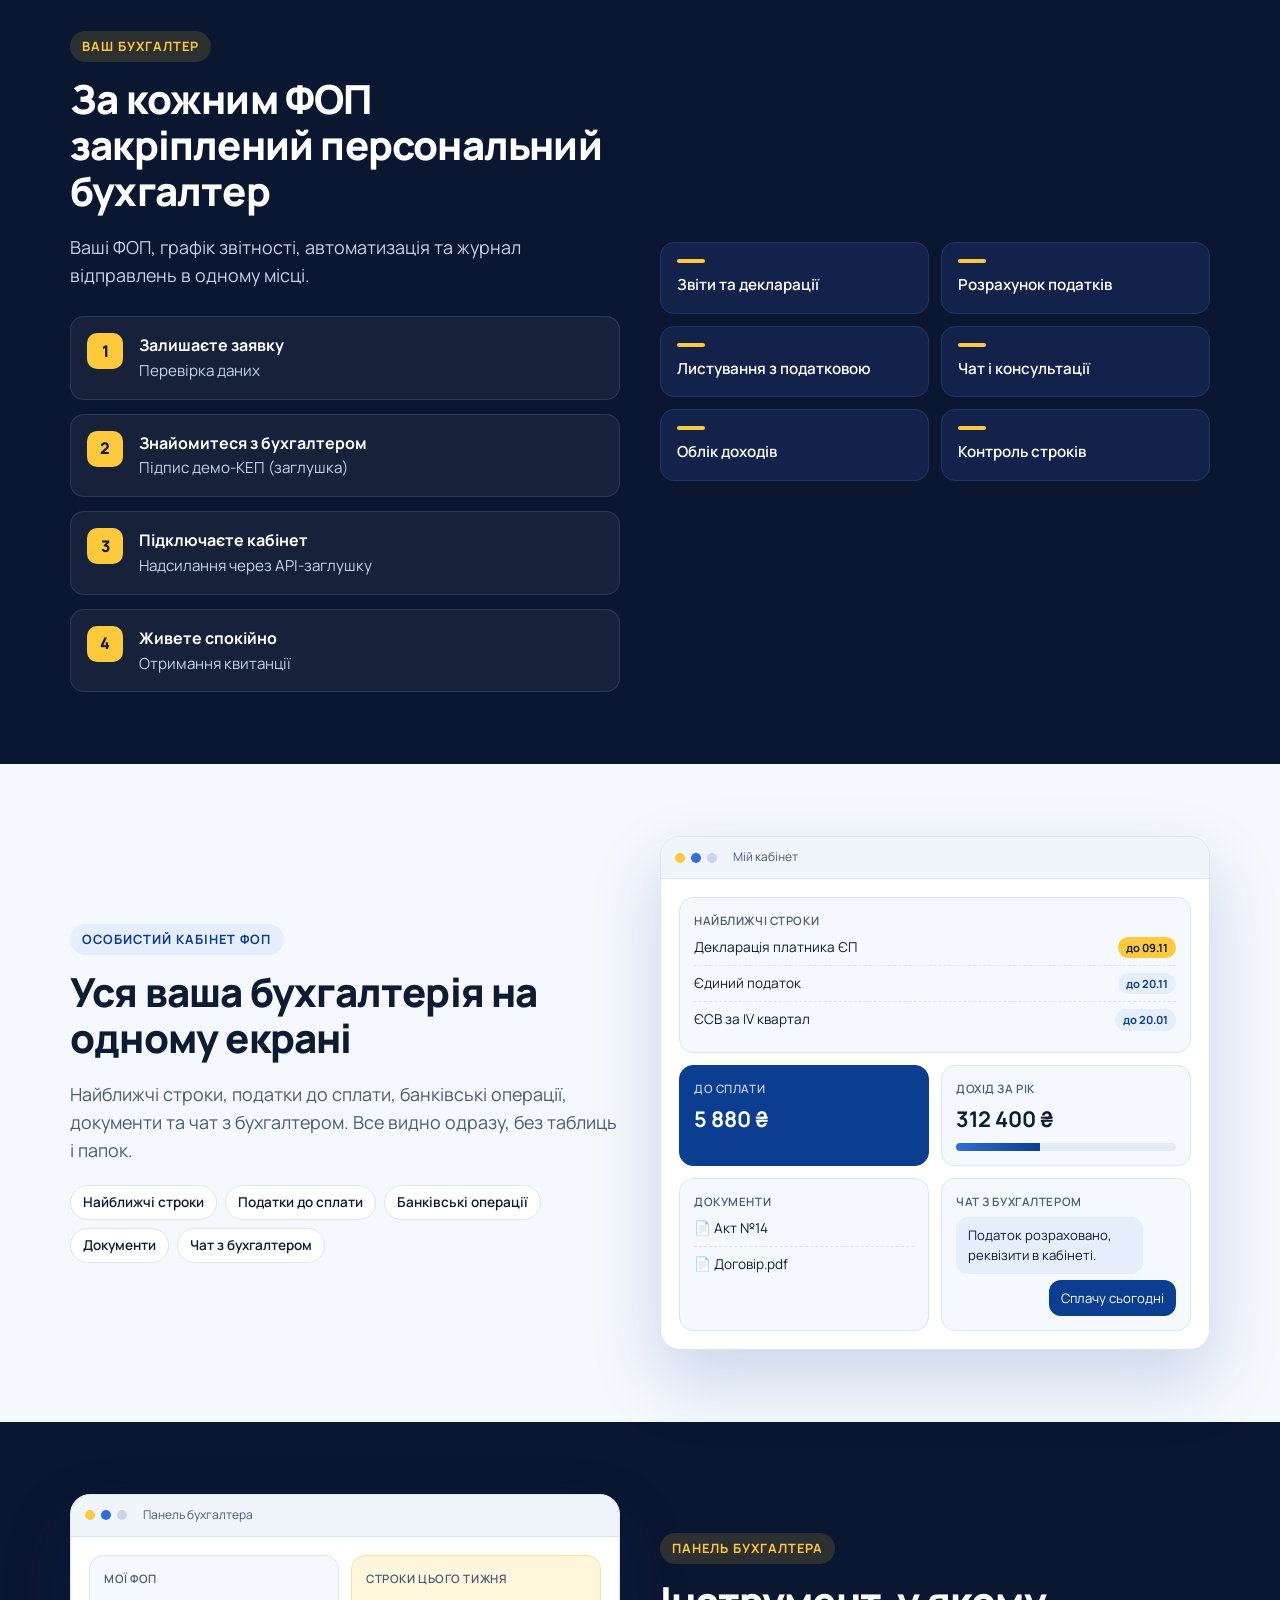
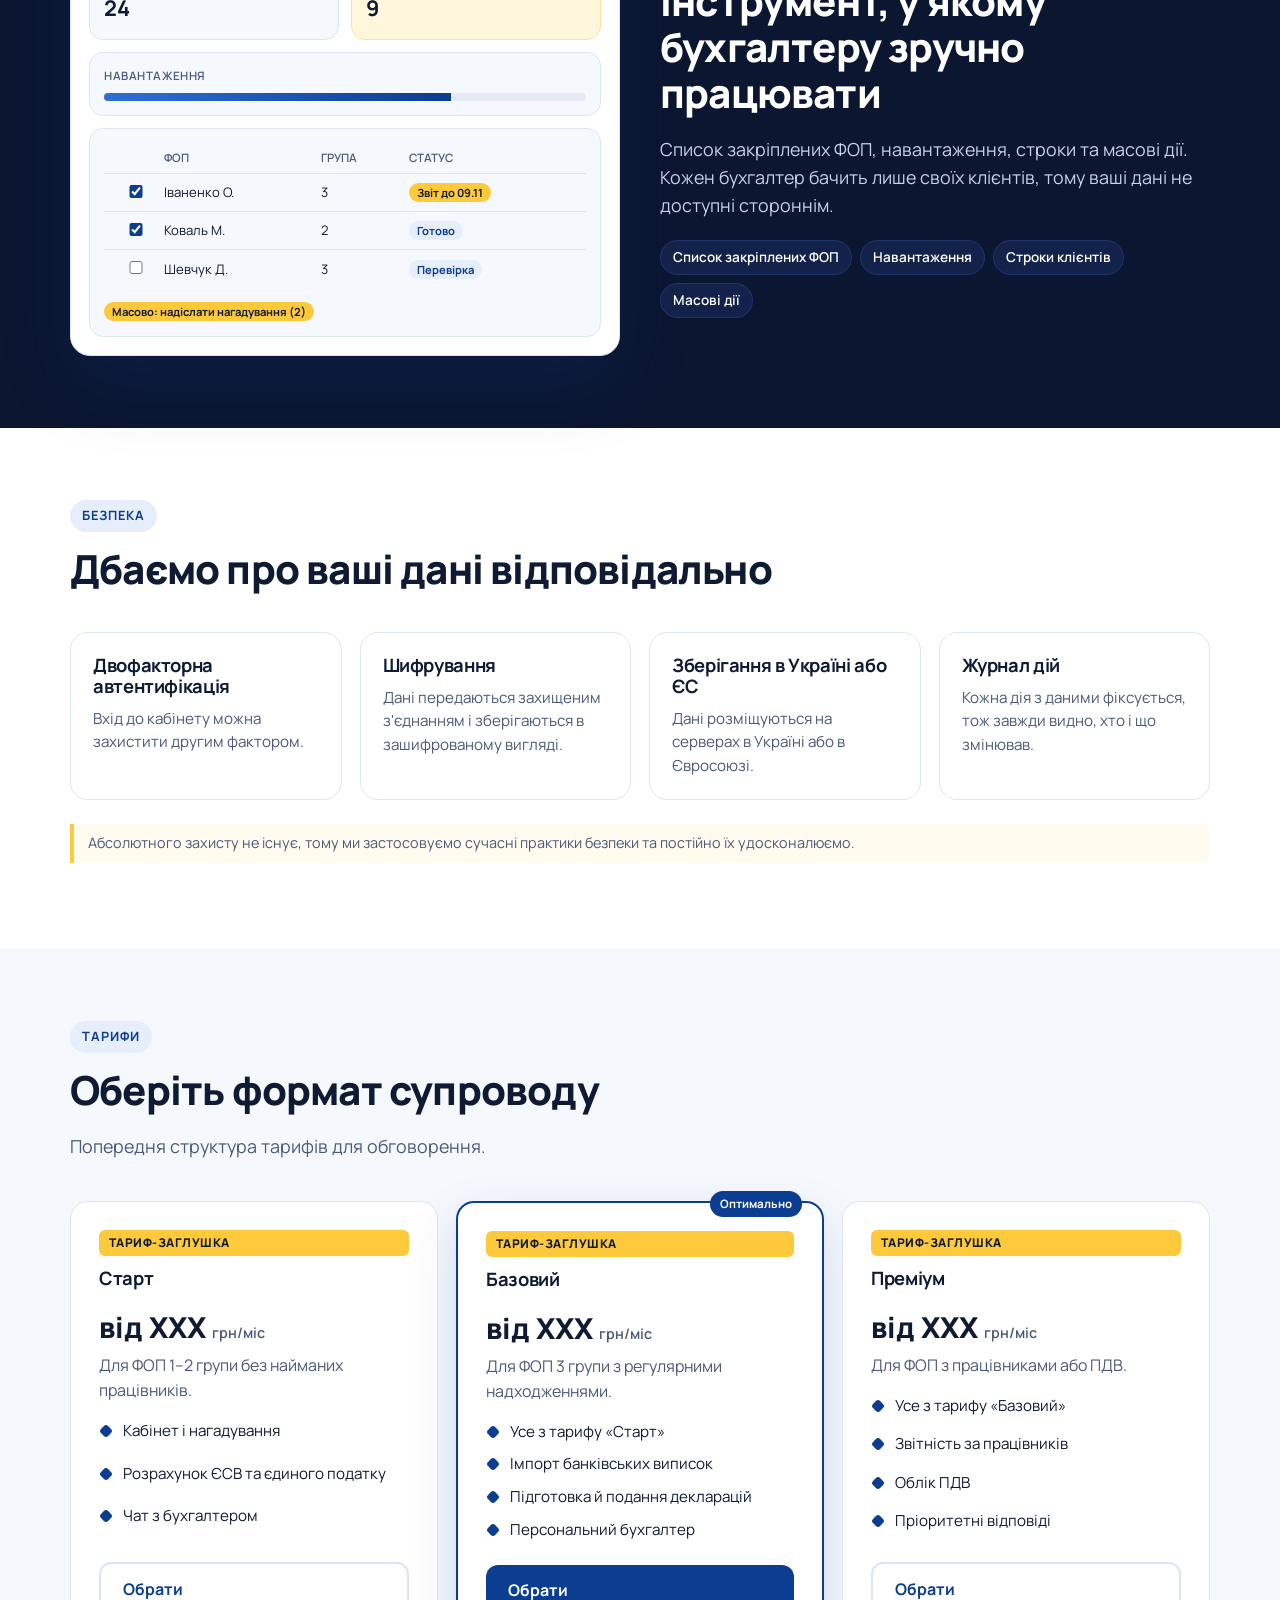
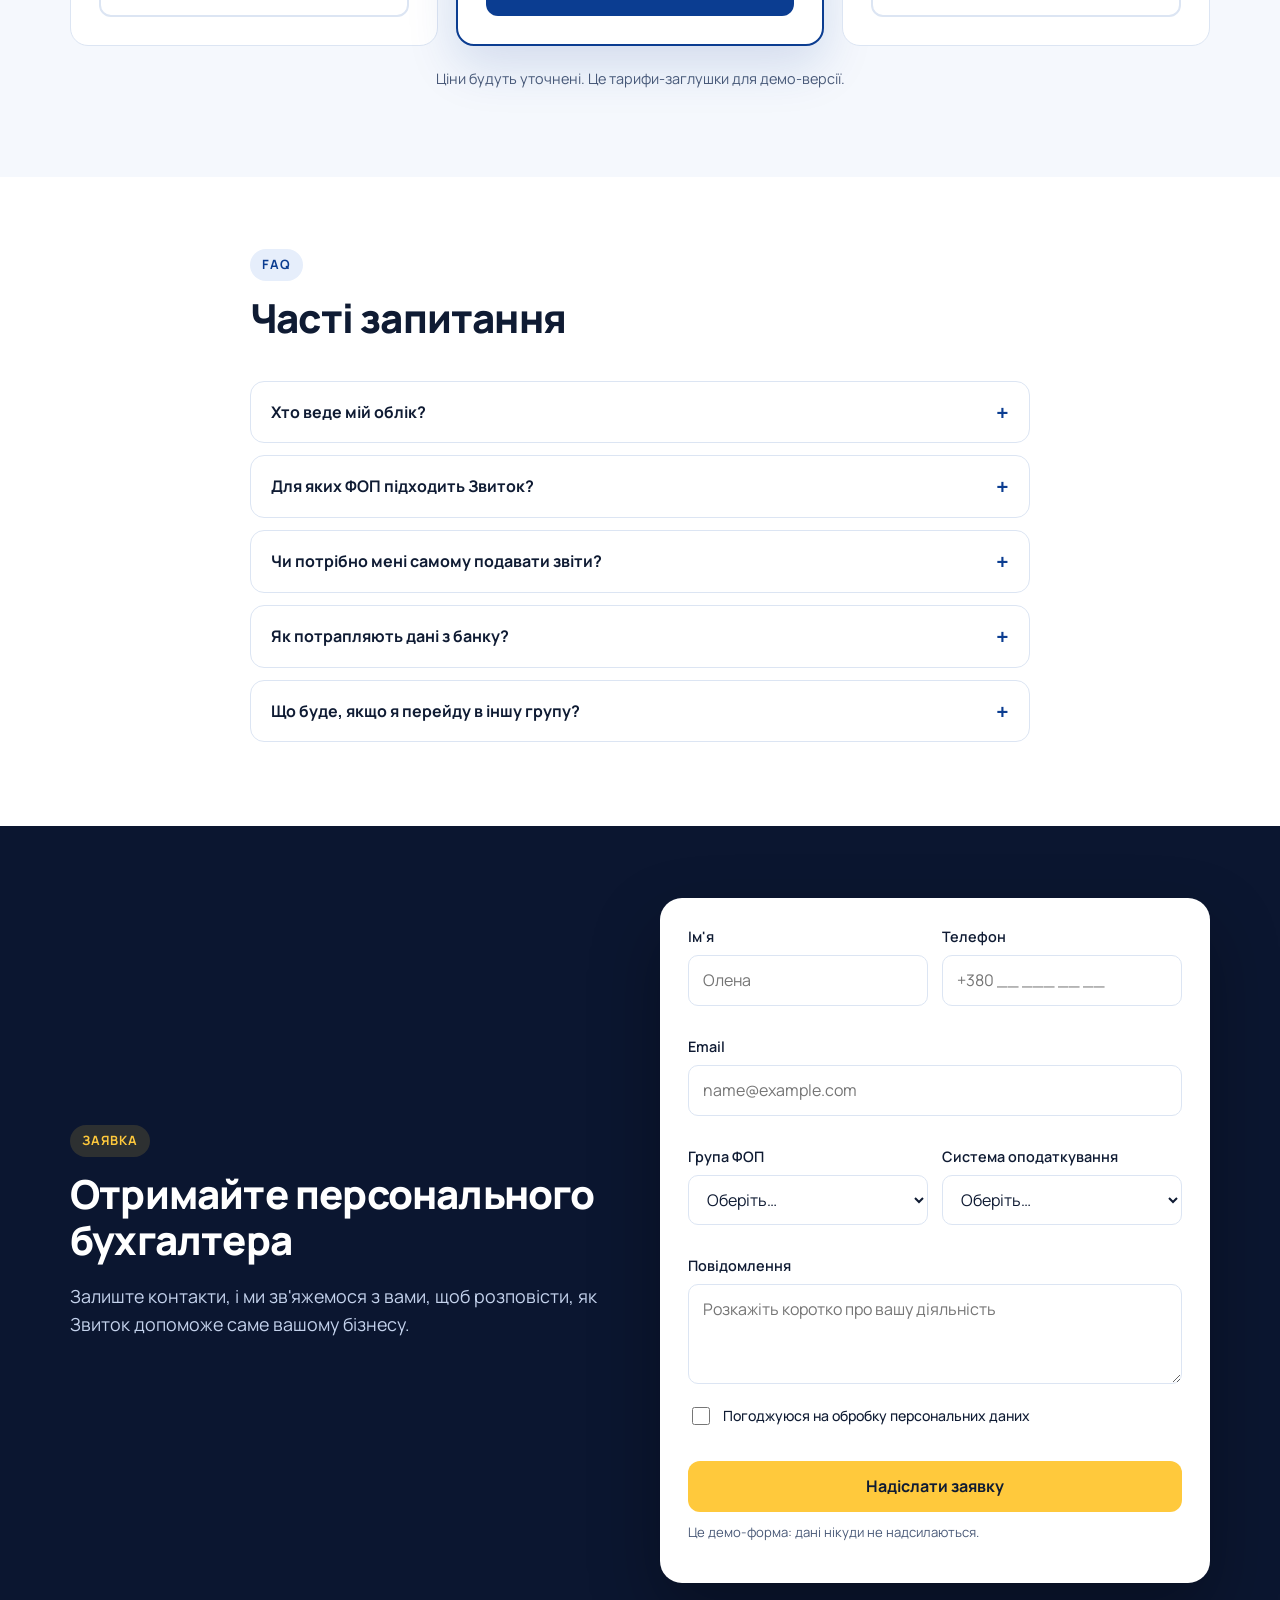
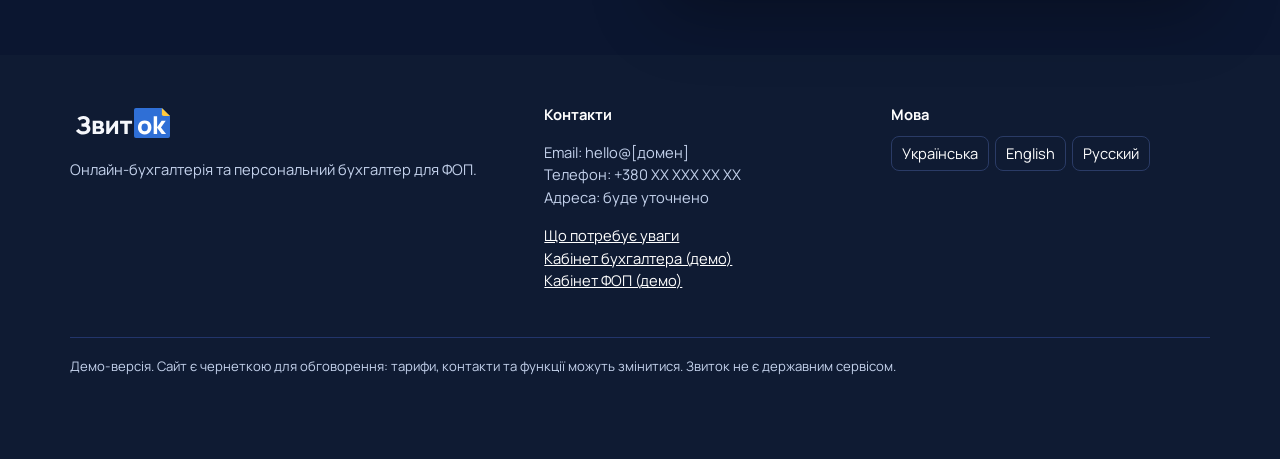
==== commit 7a078bf0: "Add accountant, FOP cabinet and dashboard demo pages with automation layer" ====
--- a/index.html
+++ b/index.html
@@ -15,13 +15,13 @@
  <div class="wrap hbar">
   <a class="logo" href="#top" aria-label="Звиток"><img src="assets/zvitok_B_horizontal_light.svg" alt="Звиток" width="105" height="40"></a>
   <nav class="main" aria-label="main">
-   <a href="#services" data-i18n="nav1"></a><a href="#accountant" data-i18n="nav2"></a><a href="#cabinet" data-i18n="nav3"></a><a href="#pricing" data-i18n="nav4"></a><a href="#faq" data-i18n="nav5"></a>
+   <a href="#services" data-i18n="nav1"></a><a href="#accountant" data-i18n="nav2"></a><a href="#cabinet" data-i18n="nav3"></a><a href="#pricing" data-i18n="nav4"></a><a href="#faq" data-i18n="nav5"></a><a href="accountant.html" data-i18n="nav_acc"></a><a href="cabinet.html" data-i18n="nav_fop"></a>
   </nav>
   <div class="langs" role="group" aria-label="Language"><button data-lang="uk">UA</button><button data-lang="en">EN</button><button data-lang="ru">RU</button></div>
   <a class="btn btn-y hcta" href="#apply" data-i18n="cta"></a>
   <button class="burger" aria-expanded="false" aria-controls="mnav" data-i18n-aria="menu">☰</button>
  </div>
- <nav class="mnav" id="mnav"><a href="#services" data-i18n="nav1"></a><a href="#accountant" data-i18n="nav2"></a><a href="#cabinet" data-i18n="nav3"></a><a href="#pricing" data-i18n="nav4"></a><a href="#faq" data-i18n="nav5"></a><a class="btn btn-y" href="#apply" data-i18n="cta" style="margin-top:8px;justify-content:center"></a></nav>
+ <nav class="mnav" id="mnav"><a href="#services" data-i18n="nav1"></a><a href="#accountant" data-i18n="nav2"></a><a href="#cabinet" data-i18n="nav3"></a><a href="#pricing" data-i18n="nav4"></a><a href="#faq" data-i18n="nav5"></a><a href="dashboard.html" data-i18n="nav_dash"></a><a href="accountant.html" data-i18n="nav_acc"></a><a href="cabinet.html" data-i18n="nav_fop"></a><a class="btn btn-y" href="#apply" data-i18n="cta" style="margin-top:8px;justify-content:center"></a></nav>
 </header>
 <main id="main">
 <section class="hero"><div class="wrap hgrid">
@@ -139,10 +139,10 @@
 <footer><div class="wrap">
  <div class="fg">
   <div><img src="assets/zvitok_B_horizontal_dark.svg" alt="Звиток" style="height:40px;width:auto;margin-bottom:14px"><p data-i18n="ft_about"></p></div>
-  <div><h4 data-i18n="ft_c"></h4><p>Email: hello@[домен]<br><span data-i18n="ft_phone"></span>: +380 XX XXX XX XX<br><span data-i18n="ft_addr"></span></p></div>
+  <div><h4 data-i18n="ft_c"></h4><p>Email: hello@[домен]<br><span data-i18n="ft_phone"></span>: +380 XX XXX XX XX<br><span data-i18n="ft_addr"></span></p><p><a href="dashboard.html" data-i18n="nav_dash"></a><br><a href="accountant.html" data-i18n="nav_acc"></a><br><a href="cabinet.html" data-i18n="nav_fop"></a></p></div>
   <div><h4 data-i18n="ft_l"></h4><div class="flangs"><button data-lang="uk">Українська</button><button data-lang="en">English</button><button data-lang="ru">Русский</button></div></div>
  </div>
  <p class="disc" data-i18n="disc"></p>
 </div></footer>
-<script src="i18n.js"></script><script src="app.js"></script>
+<script src="i18n.js"></script><script src="cab-i18n.js"></script><script src="app.js"></script>
 </body></html>
--- a/styles.css
+++ b/styles.css
@@ -23,7 +23,7 @@
 header.scrolled{border-color:var(--line);box-shadow:0 4px 20px rgba(15,27,51,.06)}
 .hbar{display:flex;align-items:center;gap:16px;height:68px}
 .logo img{height:40px;width:auto}
-nav.main{display:none;gap:22px;margin-left:auto}nav.main a{color:var(--navy);text-decoration:none;font-weight:600;font-size:.95rem}nav.main a:hover{color:var(--blue)}
+nav.main{display:none;gap:16px;margin-left:auto;align-items:center}nav.main a{white-space:nowrap;font-size:.88rem!important;color:var(--navy);text-decoration:none;font-weight:600;font-size:.95rem}nav.main a:hover{color:var(--blue)}
 .langs{display:flex;background:#EEF3FB;border-radius:10px;padding:3px;margin-left:auto}
 .langs button{font:inherit;font-size:.8rem;font-weight:700;border:0;background:none;padding:6px 9px;border-radius:8px;cursor:pointer;color:var(--muted)}
 .langs button[aria-pressed=true]{background:var(--blue);color:#fff}
@@ -31,7 +31,7 @@
 .burger{border:0;background:#EEF3FB;border-radius:10px;width:42px;height:38px;cursor:pointer;font-size:1.2rem;color:var(--navy)}
 .mnav{display:none;flex-direction:column;padding:8px 20px 18px;border-top:1px solid var(--line);background:#fff}
 .mnav.open{display:flex}.mnav a{padding:10px 0;color:var(--navy);text-decoration:none;font-weight:600}
-@media(min-width:1000px){nav.main{display:flex}.langs{margin-left:0}.hcta{display:inline-flex}.burger{display:none}.mnav{display:none!important}}
+@media(min-width:1240px){nav.main{display:flex}.langs{margin-left:0}.hcta{display:inline-flex}.burger{display:none}.mnav{display:none!important}}
 /* hero */
 .hero{padding:56px 0 64px;background:radial-gradient(900px 500px at 85% 10%,#E3ECFB 0,transparent 60%),radial-gradient(600px 400px at 0 100%,#FFF3D1 0,transparent 60%),#fff}
 .hgrid{display:grid;gap:44px;align-items:center}
